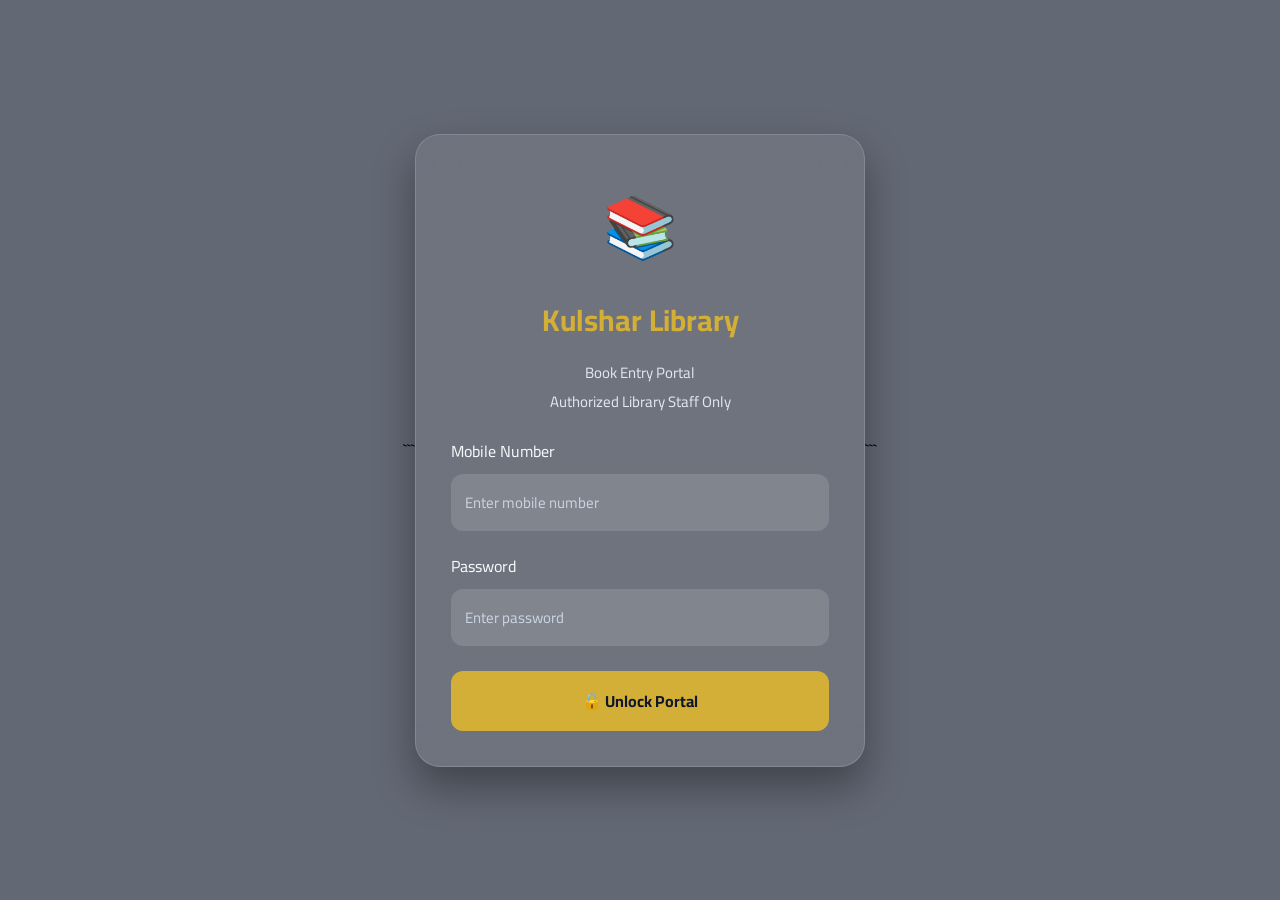
==== AddBook/index.html @ f140ef26 "Update index.html" ====
<!DOCTYPE html>

<html lang="en">
<head>
<meta charset="UTF-8">
<meta name="viewport" content="width=device-width, initial-scale=1.0">
<title>Kulshar Library - Book Entry Portal</title>

<link href="https://fonts.googleapis.com/css2?family=Cairo:wght@300;400;600;700&display=swap" rel="stylesheet">

<style>
*{
    margin:0;
    padding:0;
    box-sizing:border-box;
    font-family:'Cairo',sans-serif;
}

body{
    min-height:100vh;
    background:url('https://images.unsplash.com/photo-1521587760476-6c12a4b040da?q=80&w=1600') center center/cover no-repeat;
    position:relative;
}

body::before{
    content:'';
    position:absolute;
    inset:0;
    background:rgba(15,23,42,.65);
    backdrop-filter:blur(8px);
}

.container{
    position:relative;
    z-index:1;
    min-height:100vh;
    display:flex;
    align-items:center;
    justify-content:center;
    padding:20px;
}

.login-card{
    width:100%;
    max-width:450px;
    background:rgba(255,255,255,.08);
    backdrop-filter:blur(20px);
    border:1px solid rgba(255,255,255,.15);
    border-radius:25px;
    padding:35px;
    color:#fff;
    box-shadow:0 20px 40px rgba(0,0,0,.35);
}

.logo{
    text-align:center;
    font-size:60px;
    margin-bottom:10px;
}

.title{
    text-align:center;
    font-size:30px;
    font-weight:700;
    color:#d4af37;
}

.subtitle{
    text-align:center;
    margin-top:10px;
    color:#e2e8f0;
    font-size:15px;
}

.input-group{
    margin-top:20px;
}

label{
    display:block;
    margin-bottom:8px;
    color:#f8fafc;
}

input{
    width:100%;
    padding:14px;
    border:none;
    border-radius:12px;
    outline:none;
    background:rgba(255,255,255,.12);
    color:#fff;
    font-size:15px;
}

input::placeholder{
    color:#cbd5e1;
}

button{
    width:100%;
    margin-top:25px;
    padding:15px;
    border:none;
    border-radius:12px;
    background:#d4af37;
    color:#0f172a;
    font-weight:700;
    font-size:16px;
    cursor:pointer;
    transition:.3s;
}

button:hover{
    transform:translateY(-2px);
}

.error{
    color:#ffb4b4;
    margin-top:15px;
    text-align:center;
    display:none;
}

.portal{
    display:none;
    position:relative;
    z-index:2;
    width:100%;
    background:white;
    min-height:100vh;
}

.portal-header{
    background:#0f172a;
    color:white;
    padding:20px;
    text-align:center;
}

.portal-header h1{
    color:#d4af37;
}

iframe{
    width:100%;
    border:none;
    height:2200px;
}
</style>

</head>

<body>

<div class="container" id="loginPage">

```
<div class="login-card">

    <div class="logo">📚</div>

    <div class="title">
        Kulshar Library
    </div>

    <div class="subtitle">
        Book Entry Portal<br>
        Authorized Library Staff Only
    </div>

    <div class="input-group">
        <label>Mobile Number</label>
        <input
            type="tel"
            id="mobile"
            placeholder="Enter mobile number">
    </div>

    <div class="input-group">
        <label>Password</label>
        <input
            type="password"
            id="password"
            placeholder="Enter password">
    </div>

    <button onclick="login()">
        🔓 Unlock Portal
    </button>

    <div class="error" id="errorMsg">
        Invalid mobile number or password.
    </div>

</div>
```

</div>

<div class="portal" id="portal">

```
<div class="portal-header">
    <h1>📚 Kulshar Library</h1>
    <p>Book Entry Management Portal</p>
</div>

<iframe
    src="https://docs.google.com/forms/d/e/1FAIpQLSfv9TXExX3iUQ9ZmQyu7GwRkolUV4kOOiYGeMauvaZzcf2YJg/viewform?embedded=true">
</iframe>
```

</div>

<script>

// CHANGE THESE VALUES
const librarianMobile = "9876543210";
const librarianPassword = "123456";

function login(){

    const mobile =
        document.getElementById("mobile").value.trim();

    const password =
        document.getElementById("password").value.trim();

    if(
        mobile === librarianMobile &&
        password === librarianPassword
    ){

        document.getElementById("loginPage").style.display = "none";

        document.getElementById("portal").style.display = "block";

    }else{

        document.getElementById("errorMsg").style.display = "block";
    }
}
</script>

</body>
</html>
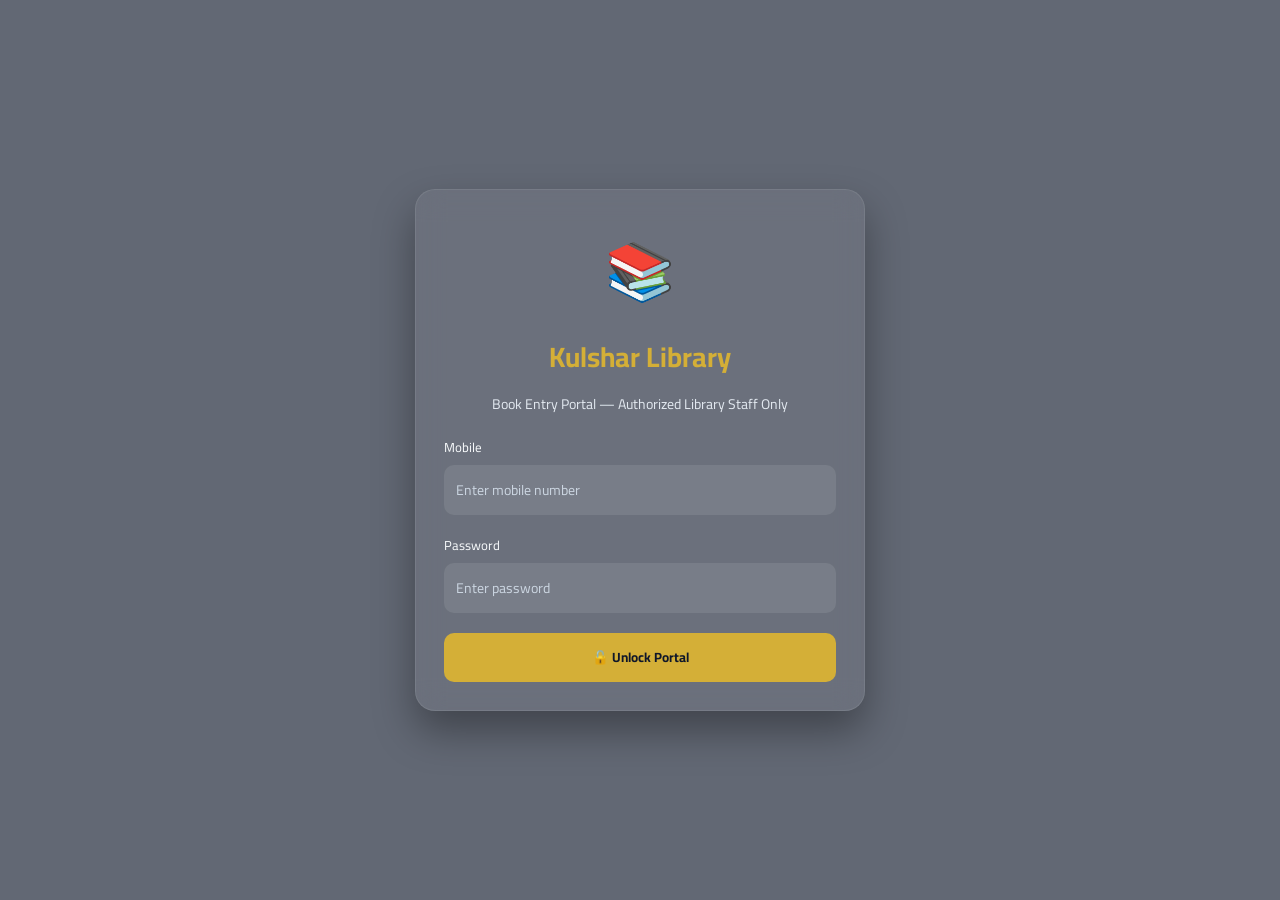
==== commit 08cb726c: "Update index.html" ====
--- a/AddBook/index.html
+++ b/AddBook/index.html
@@ -1,247 +1,169 @@
+<!-- ...existing code... -->
 <!DOCTYPE html>
-
 <html lang="en">
 <head>
-<meta charset="UTF-8">
-<meta name="viewport" content="width=device-width, initial-scale=1.0">
-<title>Kulshar Library - Book Entry Portal</title>
+<meta charset="utf-8" />
+<meta name="viewport" content="width=device-width,initial-scale=1" />
+<title>تحديث قاعدة البيانات لمكتبة الكلية</title>
 
 <link href="https://fonts.googleapis.com/css2?family=Cairo:wght@300;400;600;700&display=swap" rel="stylesheet">
 
 <style>
-*{
-    margin:0;
-    padding:0;
-    box-sizing:border-box;
-    font-family:'Cairo',sans-serif;
+/* Layout & background */
+*{box-sizing:border-box;margin:0;padding:0;font-family:'Cairo',sans-serif}
+html,body{height:100%}
+body{
+  min-height:100vh;
+  background:url('https://images.unsplash.com/photo-1521587760476-6c12a4b040da?q=80&w=1600') center/cover no-repeat;
+  position:relative;
+  color:#fff;
 }
 
-body{
-    min-height:100vh;
-    background:url('https://images.unsplash.com/photo-1521587760476-6c12a4b040da?q=80&w=1600') center center/cover no-repeat;
-    position:relative;
+/* dark blur overlay that remains visible before/after login */
+body::before{
+  content:"";
+  position:fixed;
+  inset:0;
+  background:rgba(15,23,42,.65);
+  backdrop-filter:blur(8px);
+  z-index:0;
 }
 
-body::before{
-    content:'';
-    position:absolute;
-    inset:0;
-    background:rgba(15,23,42,.65);
-    backdrop-filter:blur(8px);
+/* central container that never disappears to avoid white transitions */
+.container{
+  position:relative;
+  z-index:1;
+  min-height:100vh;
+  display:flex;
+  align-items:center;
+  justify-content:center;
+  padding:24px;
 }
 
-.container{
-    position:relative;
-    z-index:1;
-    min-height:100vh;
-    display:flex;
-    align-items:center;
-    justify-content:center;
-    padding:20px;
+/* login card */
+.login-card{
+  width:100%;
+  max-width:450px;
+  background:rgba(255,255,255,.06);
+  backdrop-filter:blur(14px);
+  border:1px solid rgba(255,255,255,.08);
+  border-radius:20px;
+  padding:28px;
+  box-shadow:0 20px 40px rgba(0,0,0,.35);
+  text-align:center;
 }
 
-.login-card{
-    width:100%;
-    max-width:450px;
-    background:rgba(255,255,255,.08);
-    backdrop-filter:blur(20px);
-    border:1px solid rgba(255,255,255,.15);
-    border-radius:25px;
-    padding:35px;
-    color:#fff;
-    box-shadow:0 20px 40px rgba(0,0,0,.35);
+/* simple visual styles */
+.logo{font-size:56px;margin-bottom:8px}
+.title{font-size:28px;font-weight:700;color:#d4af37}
+.subtitle{margin-top:8px;color:#e2e8f0;font-size:14px}
+.input-group{margin-top:18px;text-align:left}
+label{display:block;margin-bottom:6px;color:#f8fafc;font-size:13px}
+input{
+  width:100%;padding:12px;border:none;border-radius:10px;background:rgba(255,255,255,.09);color:#fff;font-size:14px;outline:none;
+}
+input::placeholder{color:#cbd5e1}
+button{
+  width:100%;margin-top:20px;padding:12px;border:none;border-radius:10px;background:#d4af37;color:#0f172a;font-weight:700;cursor:pointer;
+}
+.error{color:#ffb4b4;margin-top:12px;text-align:center;display:none;font-size:13px}
+
+/* iframe container (hidden until login) */
+.form-frame{
+  display:none; /* shown after successful login */
+  width:100%;
+  max-width:1100px;
+  height:calc(100vh - 48px);
+  border-radius:12px;
+  overflow:hidden;
+  box-shadow:0 20px 40px rgba(0,0,0,.35);
+  background:transparent;
 }
 
-.logo{
-    text-align:center;
-    font-size:60px;
-    margin-bottom:10px;
+/* iframe itself fills container, Google Form will render inside */
+.form-frame iframe{
+  width:100%;
+  height:100%;
+  border:0;
+  background:transparent;
 }
 
-.title{
-    text-align:center;
-    font-size:30px;
-    font-weight:700;
-    color:#d4af37;
+/* keep layout responsive */
+@media (max-width:800px){
+  .form-frame{height:calc(100vh - 40px);max-width:100%}
+  .login-card{padding:18px}
+}
+</style>
+</head>
+<body>
+  <div class="container">
+    <!-- Login card remains the only card before login -->
+    <div class="login-card" id="loginCard" aria-hidden="false">
+      <div class="logo">📚</div>
+      <div class="title">Kulshar Library</div>
+      <div class="subtitle">Book Entry Portal — Authorized Library Staff Only</div>
+
+      <div class="input-group">
+        <label for="mobile">Mobile</label>
+        <input id="mobile" type="tel" placeholder="Enter mobile number" inputmode="numeric" />
+      </div>
+
+      <div class="input-group">
+        <label for="password">Password</label>
+        <input id="password" type="password" placeholder="Enter password" />
+      </div>
+
+      <button id="loginBtn" type="button">🔓 Unlock Portal</button>
+
+      <div class="error" id="errorMsg">You are not authorized to access this portal. Please check your credentials.</div>
+    </div>
+
+    <!-- iframe wrapper: kept inside same container to avoid full-page repaint/white flash -->
+    <div class="form-frame" id="formFrame" aria-hidden="true">
+      <iframe id="googleForm" src="" title="Library Entry Form" loading="lazy"></iframe>
+    </div>
+  </div>
+
+<script>
+const users = [
+  { mobile: "7219638796", password: "Abdullah", role: "Admin" },
+  { mobile: "8874311542", password: "Zubair", role: "Librarian" }
+];
+
+const loginBtn = document.getElementById('loginBtn');
+const errorMsg = document.getElementById('errorMsg');
+const loginCard = document.getElementById('loginCard');
+const formFrame = document.getElementById('formFrame');
+const googleForm = document.getElementById('googleForm');
+
+function showError(show){
+  errorMsg.style.display = show ? 'block' : 'none';
 }
 
-.subtitle{
-    text-align:center;
-    margin-top:10px;
-    color:#e2e8f0;
-    font-size:15px;
-}
-
-.input-group{
-    margin-top:20px;
-}
-
-label{
-    display:block;
-    margin-bottom:8px;
-    color:#f8fafc;
-}
-
-input{
-    width:100%;
-    padding:14px;
-    border:none;
-    border-radius:12px;
-    outline:none;
-    background:rgba(255,255,255,.12);
-    color:#fff;
-    font-size:15px;
-}
-
-input::placeholder{
-    color:#cbd5e1;
-}
-
-button{
-    width:100%;
-    margin-top:25px;
-    padding:15px;
-    border:none;
-    border-radius:12px;
-    background:#d4af37;
-    color:#0f172a;
-    font-weight:700;
-    font-size:16px;
-    cursor:pointer;
-    transition:.3s;
-}
-
-button:hover{
-    transform:translateY(-2px);
-}
-
-.error{
-    color:#ffb4b4;
-    margin-top:15px;
-    text-align:center;
-    display:none;
-}
-
-.portal{
-    display:none;
-    position:relative;
-    z-index:2;
-    width:100%;
-    background:white;
-    min-height:100vh;
-}
-
-.portal-header{
-    background:#0f172a;
-    color:white;
-    padding:20px;
-    text-align:center;
-}
-
-.portal-header h1{
-    color:#d4af37;
-}
-
-iframe{
-    width:100%;
-    border:none;
-    height:2200px;
-}
-</style>
-
-</head>
-
-<body>
-
-<div class="container" id="loginPage">
-
-```
-<div class="login-card">
-
-    <div class="logo">📚</div>
-
-    <div class="title">
-        Kulshar Library
-    </div>
-
-    <div class="subtitle">
-        Book Entry Portal<br>
-        Authorized Library Staff Only
-    </div>
-
-    <div class="input-group">
-        <label>Mobile Number</label>
-        <input
-            type="tel"
-            id="mobile"
-            placeholder="Enter mobile number">
-    </div>
-
-    <div class="input-group">
-        <label>Password</label>
-        <input
-            type="password"
-            id="password"
-            placeholder="Enter password">
-    </div>
-
-    <button onclick="login()">
-        🔓 Unlock Portal
-    </button>
-
-    <div class="error" id="errorMsg">
-        Invalid mobile number or password.
-    </div>
-
-</div>
-```
-
-</div>
-
-<div class="portal" id="portal">
-
-```
-<div class="portal-header">
-    <h1>📚 Kulshar Library</h1>
-    <p>Book Entry Management Portal</p>
-</div>
-
-<iframe
-    src="https://docs.google.com/forms/d/e/1FAIpQLSfv9TXExX3iUQ9ZmQyu7GwRkolUV4kOOiYGeMauvaZzcf2YJg/viewform?embedded=true">
-</iframe>
-```
-
-</div>
-
-<script>
-
-// CHANGE THESE VALUES
-const librarianMobile = "9876543210";
-const librarianPassword = "123456";
+loginBtn.addEventListener('click', login);
+document.getElementById('mobile').addEventListener('input', ()=>showError(false));
+document.getElementById('password').addEventListener('input', ()=>showError(false));
 
 function login(){
+  const mobile = document.getElementById('mobile').value.trim();
+  const password = document.getElementById('password').value.trim();
+  const user = users.find(u => u.mobile === mobile && u.password === password);
 
-    const mobile =
-        document.getElementById("mobile").value.trim();
+  if(!user){
+    showError(true);
+    return;
+  }
 
-    const password =
-        document.getElementById("password").value.trim();
+  // On success: hide only the login card and reveal the form iframe.
+  // Keep the same background/blur overlay and avoid any page-white transitions.
+  loginCard.style.display = 'none';
+  formFrame.style.display = 'block';
+  formFrame.setAttribute('aria-hidden','false');
 
-    if(
-        mobile === librarianMobile &&
-        password === librarianPassword
-    ){
-
-        document.getElementById("loginPage").style.display = "none";
-
-        document.getElementById("portal").style.display = "block";
-
-    }else{
-
-        document.getElementById("errorMsg").style.display = "block";
-    }
+  // Load the embedded Google Form only after successful auth (prevents preloading/white flashes)
+  googleForm.src = 'https://docs.google.com/forms/d/e/1FAIpQLSfv9TXExX3iUQ9ZmQyu7GwRkolUV4kOOiYGeMauvaZzcf2YJg/viewform?embedded=true';
 }
 </script>
-
 </body>
 </html>
+<!-- ...existing code... -->
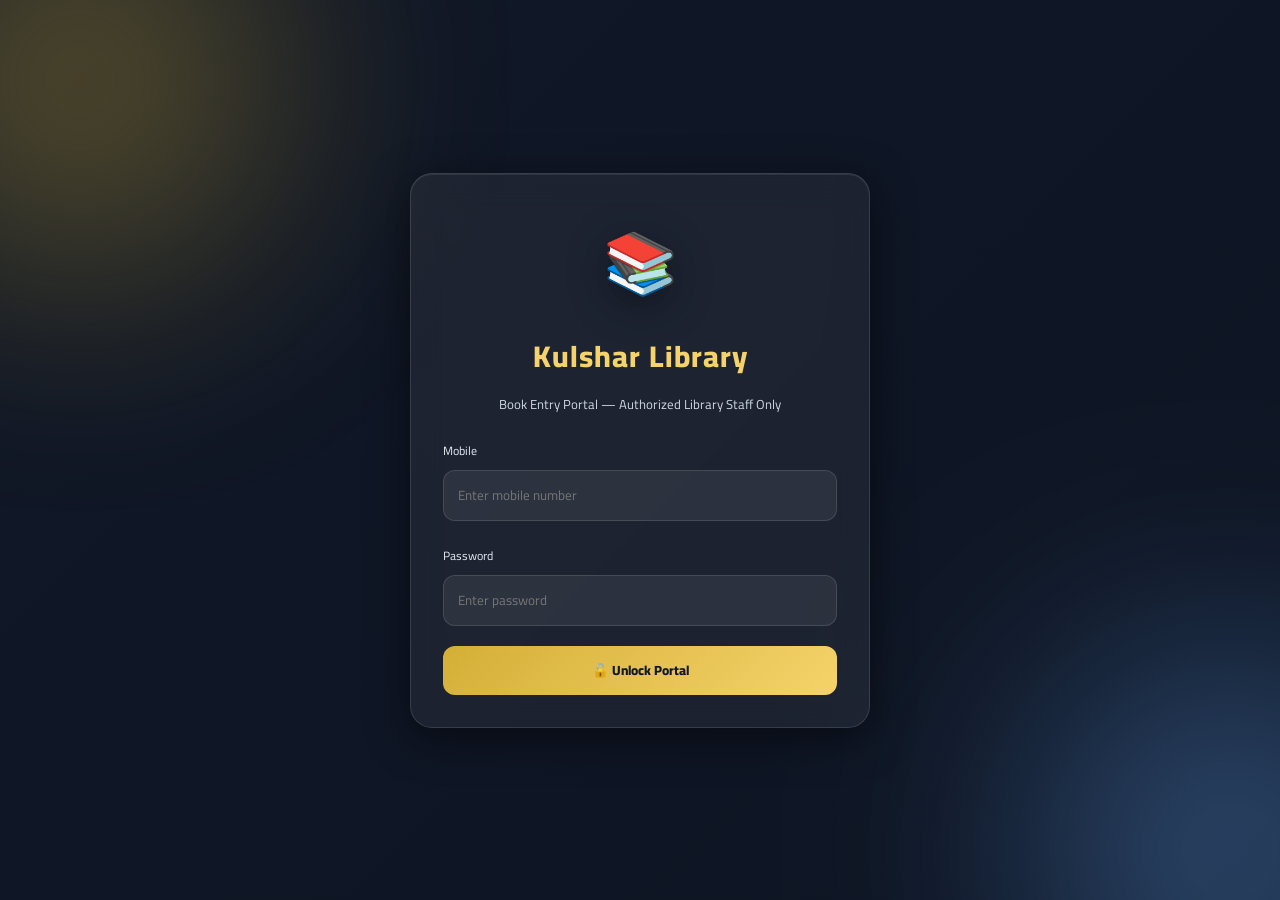
==== commit 63a485da: "Update index.html" ====
--- a/AddBook/index.html
+++ b/AddBook/index.html
@@ -9,92 +9,223 @@
 <link href="https://fonts.googleapis.com/css2?family=Cairo:wght@300;400;600;700&display=swap" rel="stylesheet">
 
 <style>
-/* Layout & background */
-*{box-sizing:border-box;margin:0;padding:0;font-family:'Cairo',sans-serif}
-html,body{height:100%}
+*{
+  box-sizing:border-box;
+  margin:0;
+  padding:0;
+  font-family:'Cairo',sans-serif;
+}
+
+html,body{
+  height:100%;
+  overflow:hidden;
+}
+
+/* 🎨 Animated dark gradient background */
 body{
   min-height:100vh;
-  background:url('https://images.unsplash.com/photo-1521587760476-6c12a4b040da?q=80&w=1600') center/cover no-repeat;
+  background: linear-gradient(-45deg,#0f172a,#1e293b,#0b1220,#111827);
+  background-size:400% 400%;
+  animation: gradientMove 12s ease infinite;
+  color:#fff;
   position:relative;
-  color:#fff;
-}
-
-/* dark blur overlay that remains visible before/after login */
-body::before{
+}
+
+/* moving glow blobs */
+body::before,
+body::after{
   content:"";
   position:fixed;
-  inset:0;
-  background:rgba(15,23,42,.65);
-  backdrop-filter:blur(8px);
+  width:400px;
+  height:400px;
+  border-radius:50%;
+  filter:blur(120px);
+  opacity:.35;
   z-index:0;
 }
 
-/* central container that never disappears to avoid white transitions */
+body::before{
+  background:#d4af37;
+  top:-120px;
+  left:-120px;
+}
+
+body::after{
+  background:#60a5fa;
+  bottom:-150px;
+  right:-150px;
+}
+
+/* overlay depth */
+body::after{
+  mix-blend-mode:screen;
+}
+
+/* container */
 .container{
   position:relative;
   z-index:1;
-  min-height:100vh;
+  height:100vh;
   display:flex;
   align-items:center;
   justify-content:center;
-  padding:24px;
-}
-
-/* login card */
+  padding:16px;
+}
+
+/* 💎 glass card */
 .login-card{
   width:100%;
-  max-width:450px;
-  background:rgba(255,255,255,.06);
-  backdrop-filter:blur(14px);
-  border:1px solid rgba(255,255,255,.08);
-  border-radius:20px;
-  padding:28px;
-  box-shadow:0 20px 40px rgba(0,0,0,.35);
+  max-width:460px;
+  padding:32px;
+  border-radius:22px;
+
+  background:rgba(255,255,255,0.06);
+  backdrop-filter:blur(18px);
+
+  border:1px solid rgba(255,255,255,0.12);
+  box-shadow:
+    0 10px 40px rgba(0,0,0,.5),
+    inset 0 1px 0 rgba(255,255,255,.08);
+
   text-align:center;
-}
-
-/* simple visual styles */
-.logo{font-size:56px;margin-bottom:8px}
-.title{font-size:28px;font-weight:700;color:#d4af37}
-.subtitle{margin-top:8px;color:#e2e8f0;font-size:14px}
-.input-group{margin-top:18px;text-align:left}
-label{display:block;margin-bottom:6px;color:#f8fafc;font-size:13px}
+
+  transform:translateY(0);
+  animation: floatCard 4s ease-in-out infinite;
+}
+
+/* icon */
+.logo{
+  font-size:60px;
+  margin-bottom:10px;
+  filter:drop-shadow(0 10px 20px rgba(0,0,0,.4));
+}
+
+.title{
+  font-size:30px;
+  font-weight:800;
+  color:#f5d36a;
+  letter-spacing:1px;
+}
+
+.subtitle{
+  margin-top:8px;
+  font-size:13px;
+  color:#cbd5e1;
+}
+
+/* inputs */
+.input-group{
+  margin-top:18px;
+  text-align:left;
+}
+
+label{
+  font-size:12px;
+  color:#e2e8f0;
+}
+
 input{
-  width:100%;padding:12px;border:none;border-radius:10px;background:rgba(255,255,255,.09);color:#fff;font-size:14px;outline:none;
-}
-input::placeholder{color:#cbd5e1}
+  width:100%;
+  padding:12px 14px;
+  margin-top:6px;
+
+  border-radius:12px;
+  border:1px solid rgba(255,255,255,.12);
+
+  background:rgba(255,255,255,.07);
+  color:#fff;
+
+  outline:none;
+  transition:.3s;
+}
+
+input:focus{
+  border-color:#d4af37;
+  box-shadow:0 0 0 3px rgba(212,175,55,.2);
+}
+
+/* button */
 button{
-  width:100%;margin-top:20px;padding:12px;border:none;border-radius:10px;background:#d4af37;color:#0f172a;font-weight:700;cursor:pointer;
-}
-.error{color:#ffb4b4;margin-top:12px;text-align:center;display:none;font-size:13px}
-
-/* iframe container (hidden until login) */
+  width:100%;
+  margin-top:20px;
+  padding:12px;
+
+  border:none;
+  border-radius:12px;
+
+  background:linear-gradient(135deg,#d4af37,#f5d36a);
+  color:#0f172a;
+
+  font-weight:800;
+  cursor:pointer;
+
+  transition:.3s;
+}
+
+button:hover{
+  transform:translateY(-2px);
+  box-shadow:0 10px 25px rgba(212,175,55,.25);
+}
+
+/* error */
+.error{
+  margin-top:12px;
+  font-size:13px;
+  color:#fca5a5;
+  display:none;
+}
+
+/* 📱 iframe panel */
 .form-frame{
-  display:none; /* shown after successful login */
-  width:100%;
-  max-width:1100px;
-  height:calc(100vh - 48px);
-  border-radius:12px;
+  display:none;
+  width:100%;
+  max-width:1200px;
+  height:95vh;
+  border-radius:18px;
   overflow:hidden;
-  box-shadow:0 20px 40px rgba(0,0,0,.35);
-  background:transparent;
-}
-
-/* iframe itself fills container, Google Form will render inside */
+  position:relative;
+  background:rgba(255,255,255,0.05);
+  border:1px solid rgba(255,255,255,0.12);
+  box-shadow:0 20px 60px rgba(0,0,0,.6);
+}
+
 .form-frame iframe{
   width:100%;
   height:100%;
   border:0;
-  background:transparent;
-}
-
-/* keep layout responsive */
-@media (max-width:800px){
-  .form-frame{height:calc(100vh - 40px);max-width:100%}
-  .login-card{padding:18px}
+  /* keep style but avoid weird clipping */
+  filter: invert(0.92) hue-rotate(180deg) brightness(0.95);
+}
+
+
+/* animations */
+@keyframes gradientMove{
+  0%{background-position:0% 50%}
+  50%{background-position:100% 50%}
+  100%{background-position:0% 50%}
+}
+
+@keyframes floatCard{
+  0%,100%{transform:translateY(0px)}
+  50%{transform:translateY(-6px)}
+}
+
+/* responsive */
+@media (max-width:768px){
+  .login-card{
+    padding:22px;
+  }
+
+  .form-frame{
+    height:100vh;
+    border-radius:0;
+  }
 }
 </style>
 </head>
+
+
+
 <body>
   <div class="container">
     <!-- Login card remains the only card before login -->
@@ -120,7 +251,7 @@
 
     <!-- iframe wrapper: kept inside same container to avoid full-page repaint/white flash -->
     <div class="form-frame" id="formFrame" aria-hidden="true">
-      <iframe id="googleForm" src="" title="Library Entry Form" loading="lazy"></iframe>
+      <iframe id="googleForm" src="" title="Library Entry Form" loading="lazy" allow="camera;microphone"></iframe>
     </div>
   </div>
 
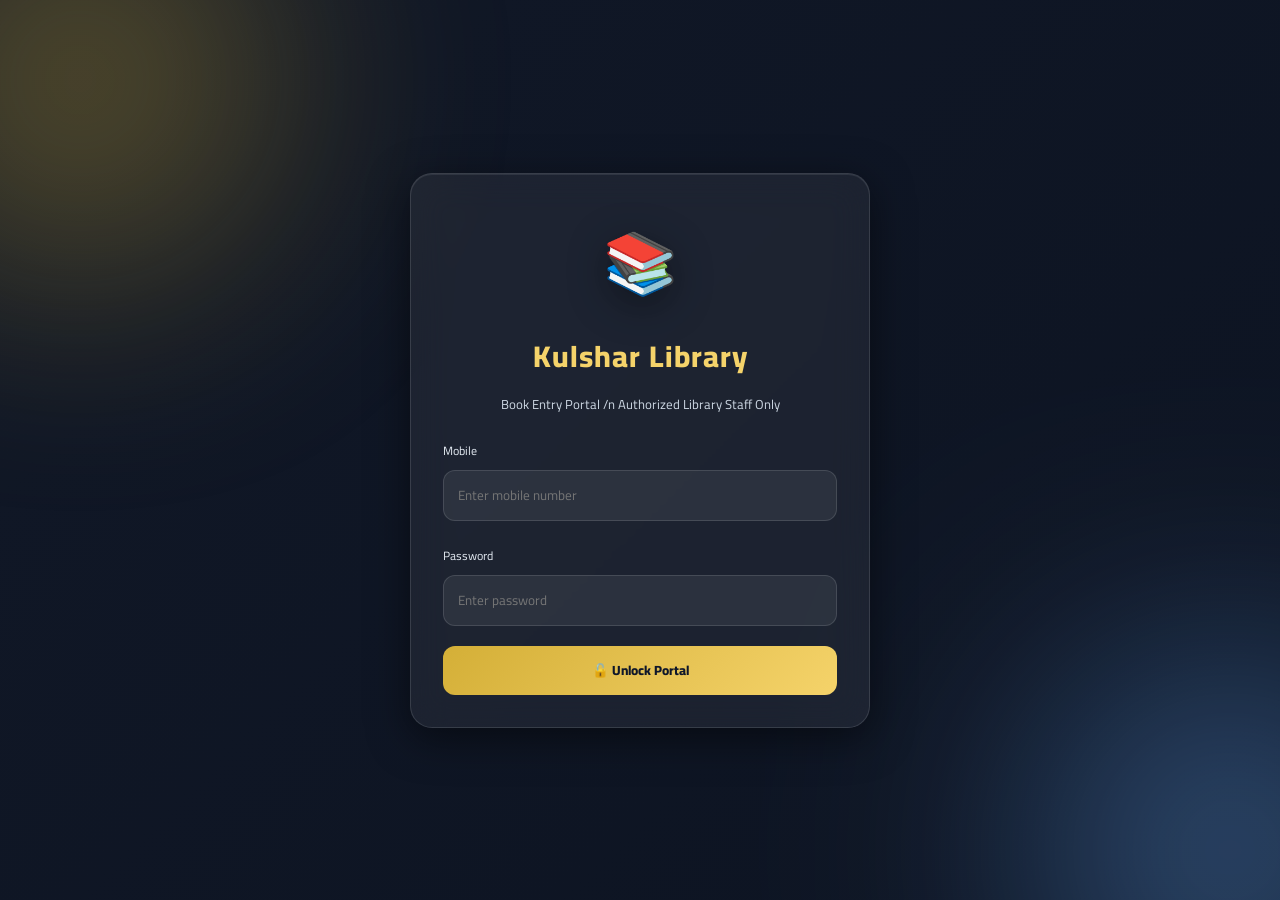
==== commit 05200dd1: "Update index.html" ====
--- a/AddBook/index.html
+++ b/AddBook/index.html
@@ -23,7 +23,7 @@
 
 /* 🎨 Animated dark gradient background */
 body{
-  min-height:100vh;
+  min-height:100dvh;
   background: linear-gradient(-45deg,#0f172a,#1e293b,#0b1220,#111827);
   background-size:400% 400%;
   animation: gradientMove 12s ease infinite;
@@ -65,7 +65,7 @@
 .container{
   position:relative;
   z-index:1;
-  height:100vh;
+  height:100dvh;
   display:flex;
   align-items:center;
   justify-content:center;
@@ -180,7 +180,7 @@
   display:none;
   width:100%;
   max-width:1200px;
-  height:95vh;
+  height:95dvh;
   border-radius:18px;
   overflow:hidden;
   position:relative;
@@ -217,7 +217,7 @@
   }
 
   .form-frame{
-    height:100vh;
+    height:100dvh;
     border-radius:0;
   }
 }
@@ -232,7 +232,7 @@
     <div class="login-card" id="loginCard" aria-hidden="false">
       <div class="logo">📚</div>
       <div class="title">Kulshar Library</div>
-      <div class="subtitle">Book Entry Portal — Authorized Library Staff Only</div>
+      <div class="subtitle">Book Entry Portal /n Authorized Library Staff Only</div>
 
       <div class="input-group">
         <label for="mobile">Mobile</label>
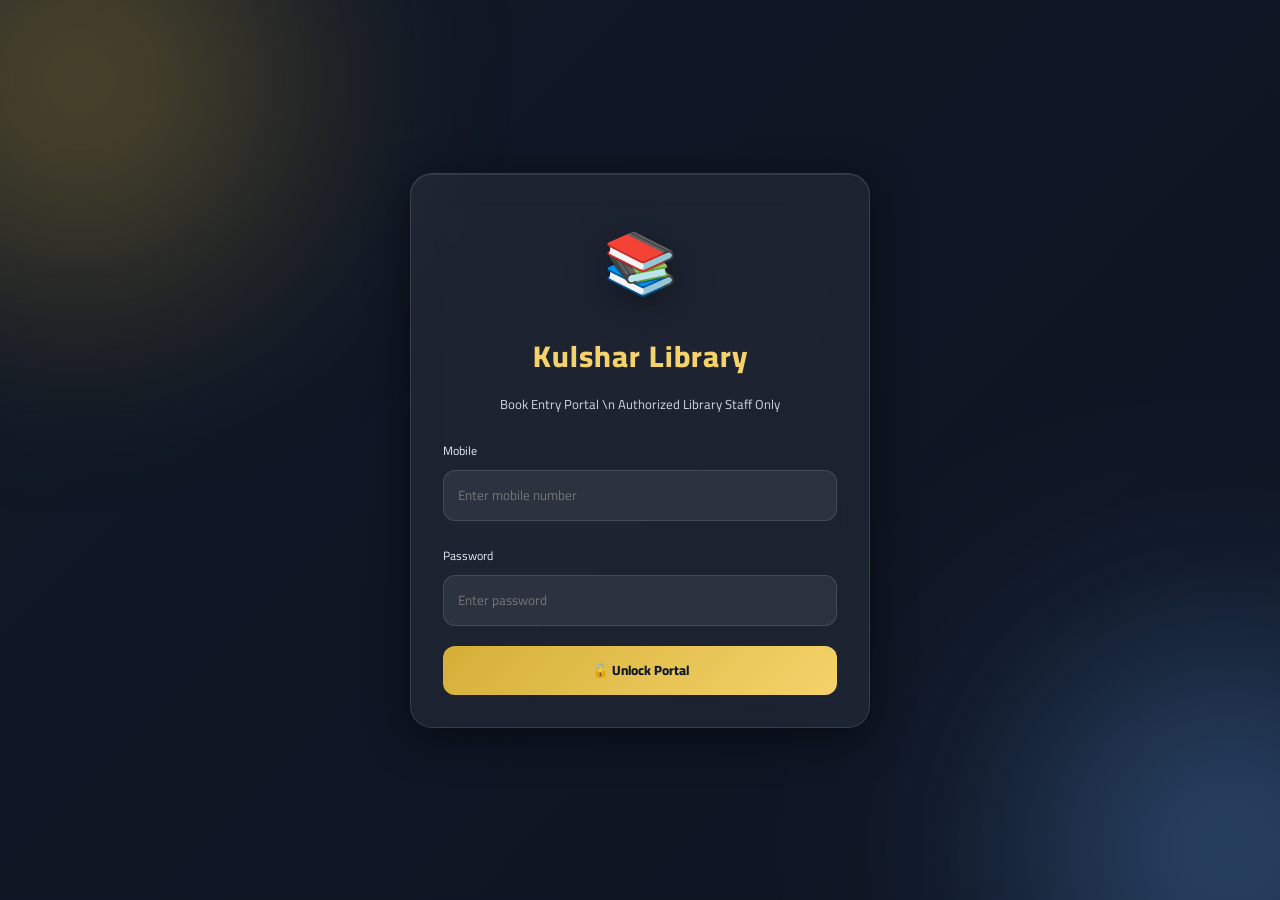
==== commit c6b283fc: "Update index.html" ====
--- a/AddBook/index.html
+++ b/AddBook/index.html
@@ -232,7 +232,7 @@
     <div class="login-card" id="loginCard" aria-hidden="false">
       <div class="logo">📚</div>
       <div class="title">Kulshar Library</div>
-      <div class="subtitle">Book Entry Portal /n Authorized Library Staff Only</div>
+      <div class="subtitle">Book Entry Portal \n Authorized Library Staff Only</div>
 
       <div class="input-group">
         <label for="mobile">Mobile</label>
